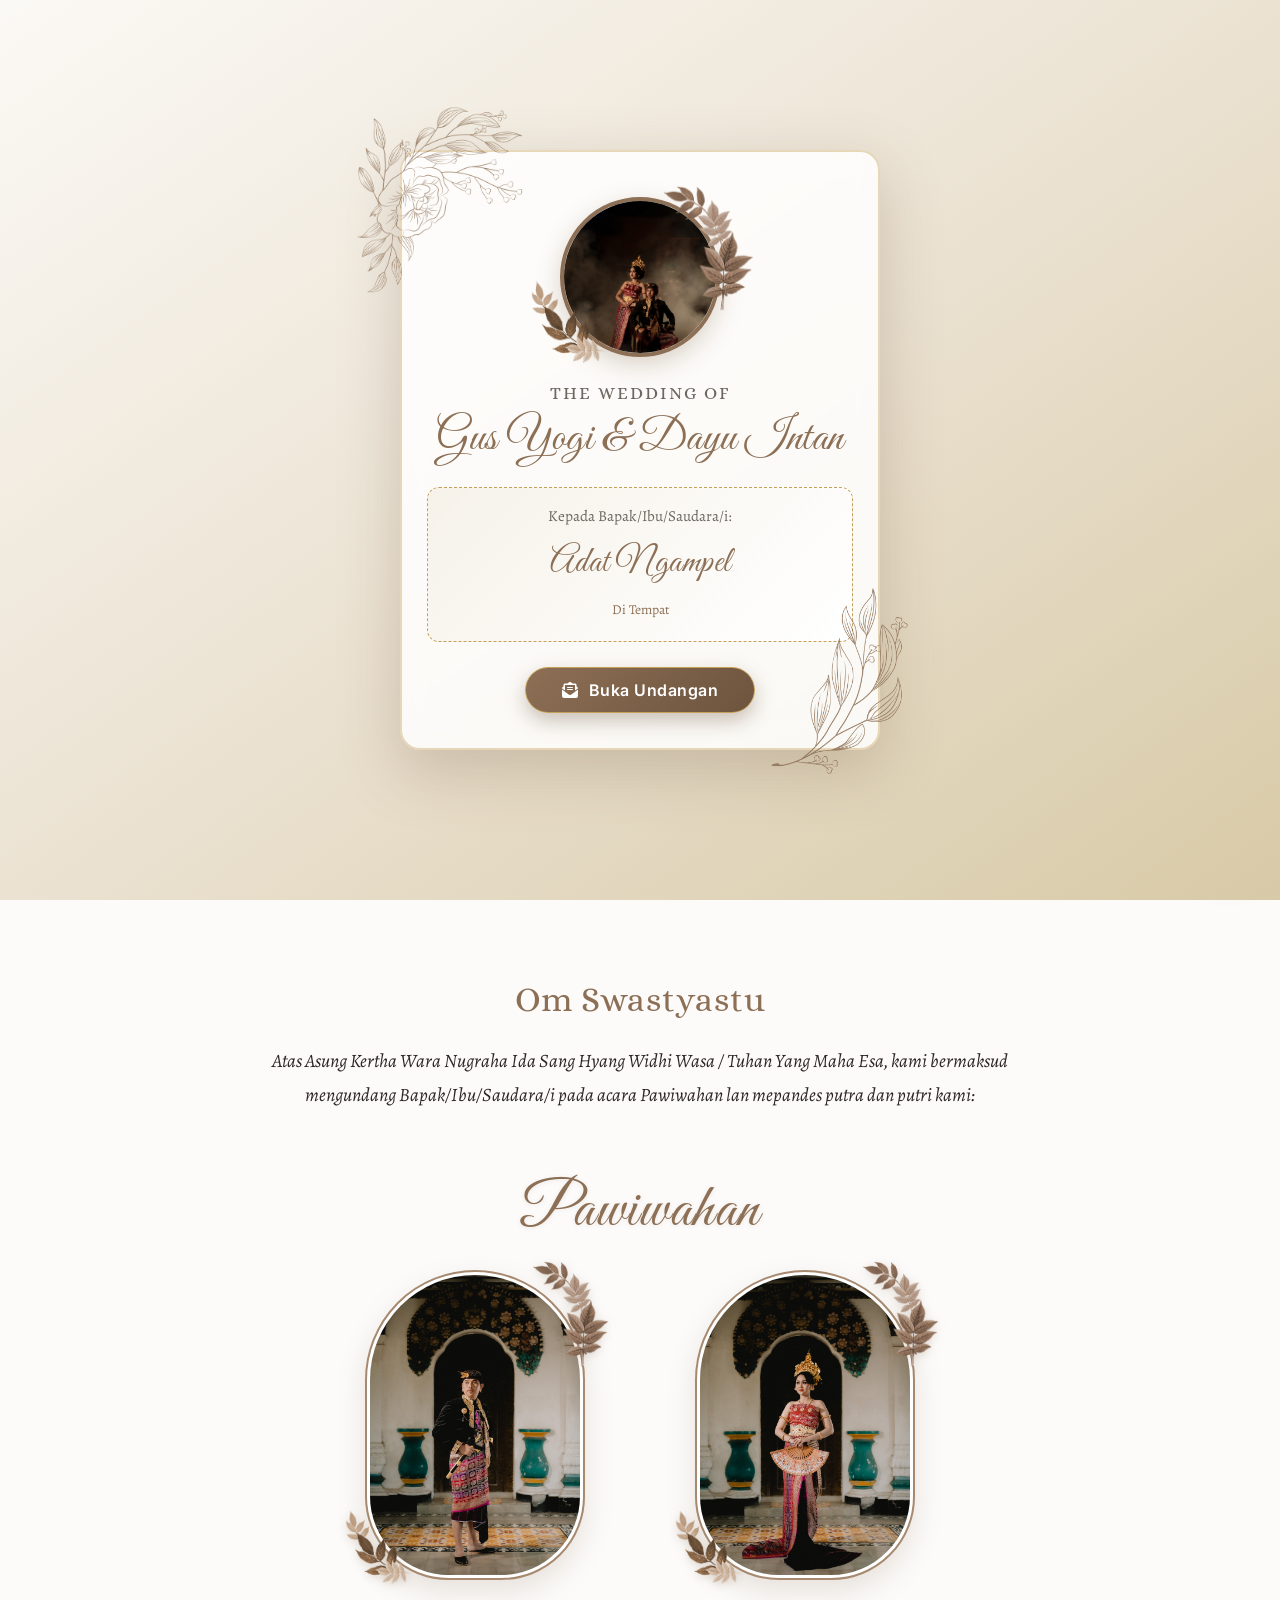
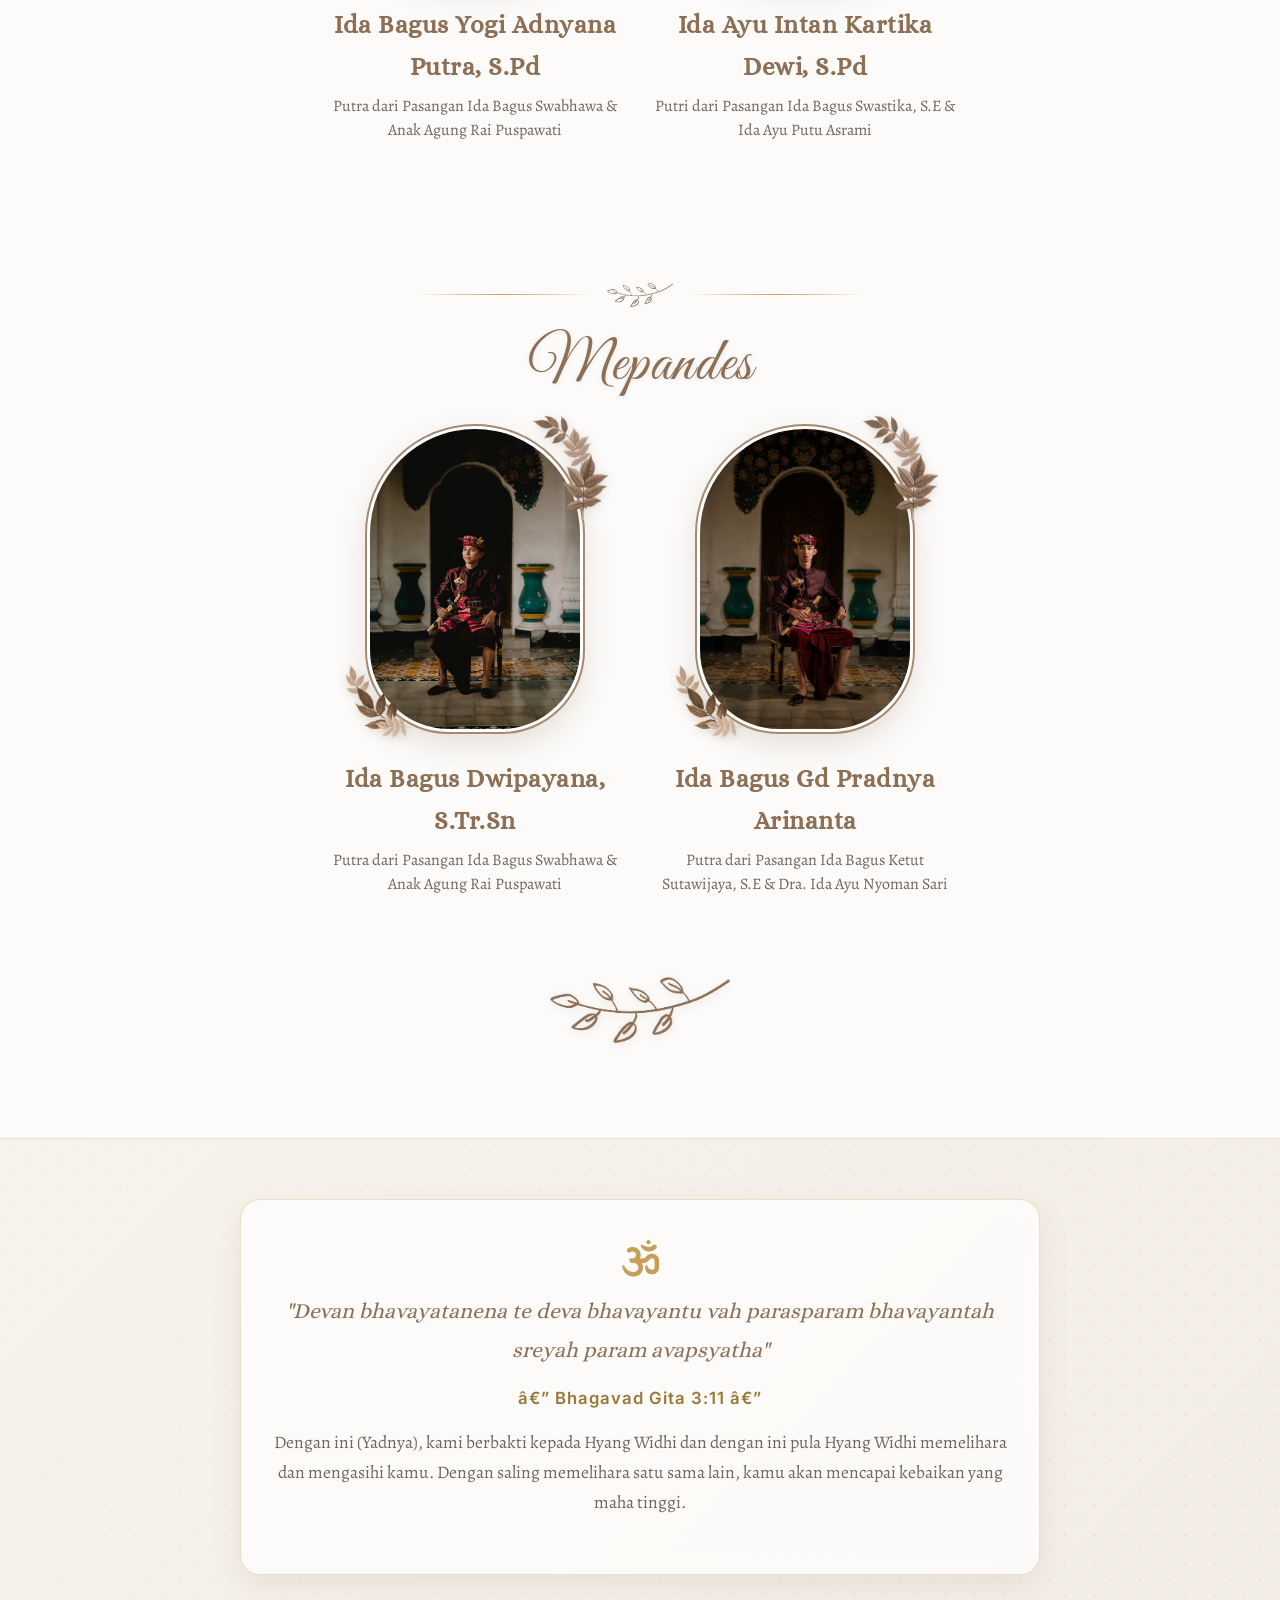
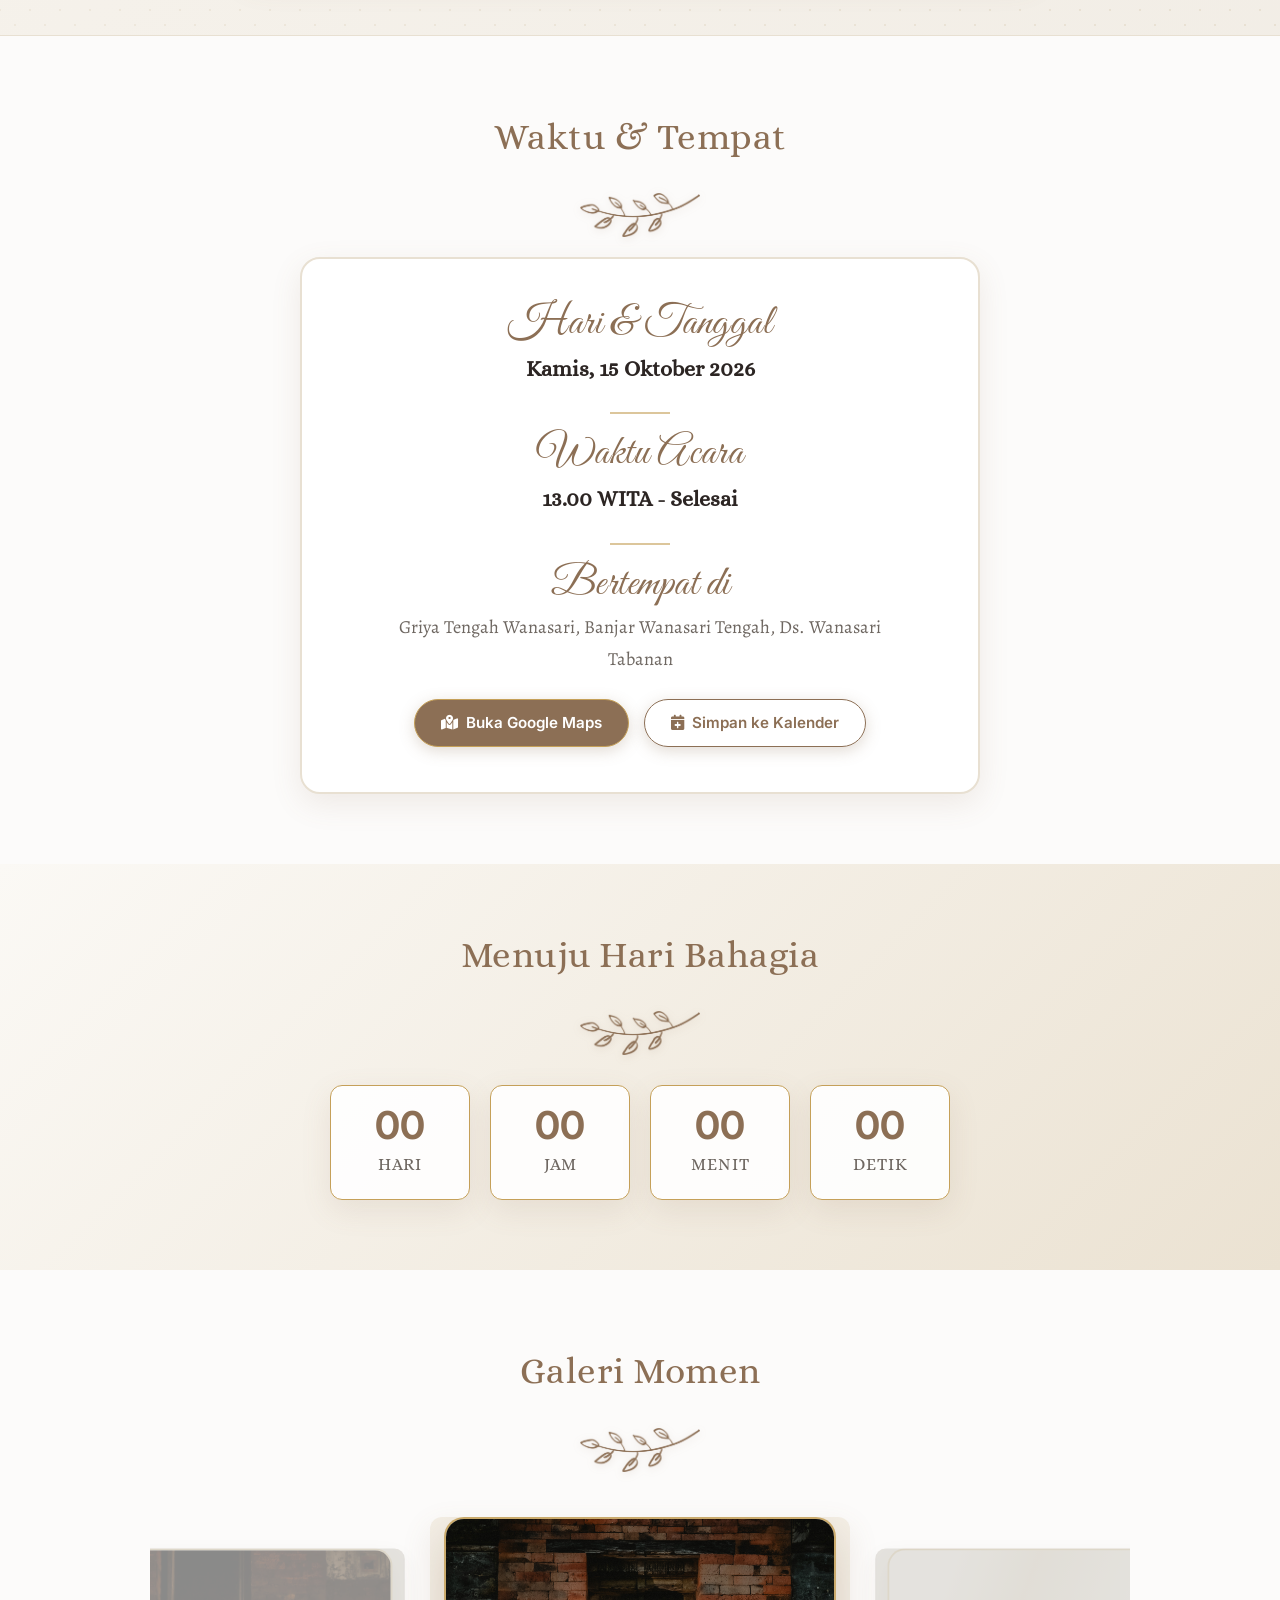
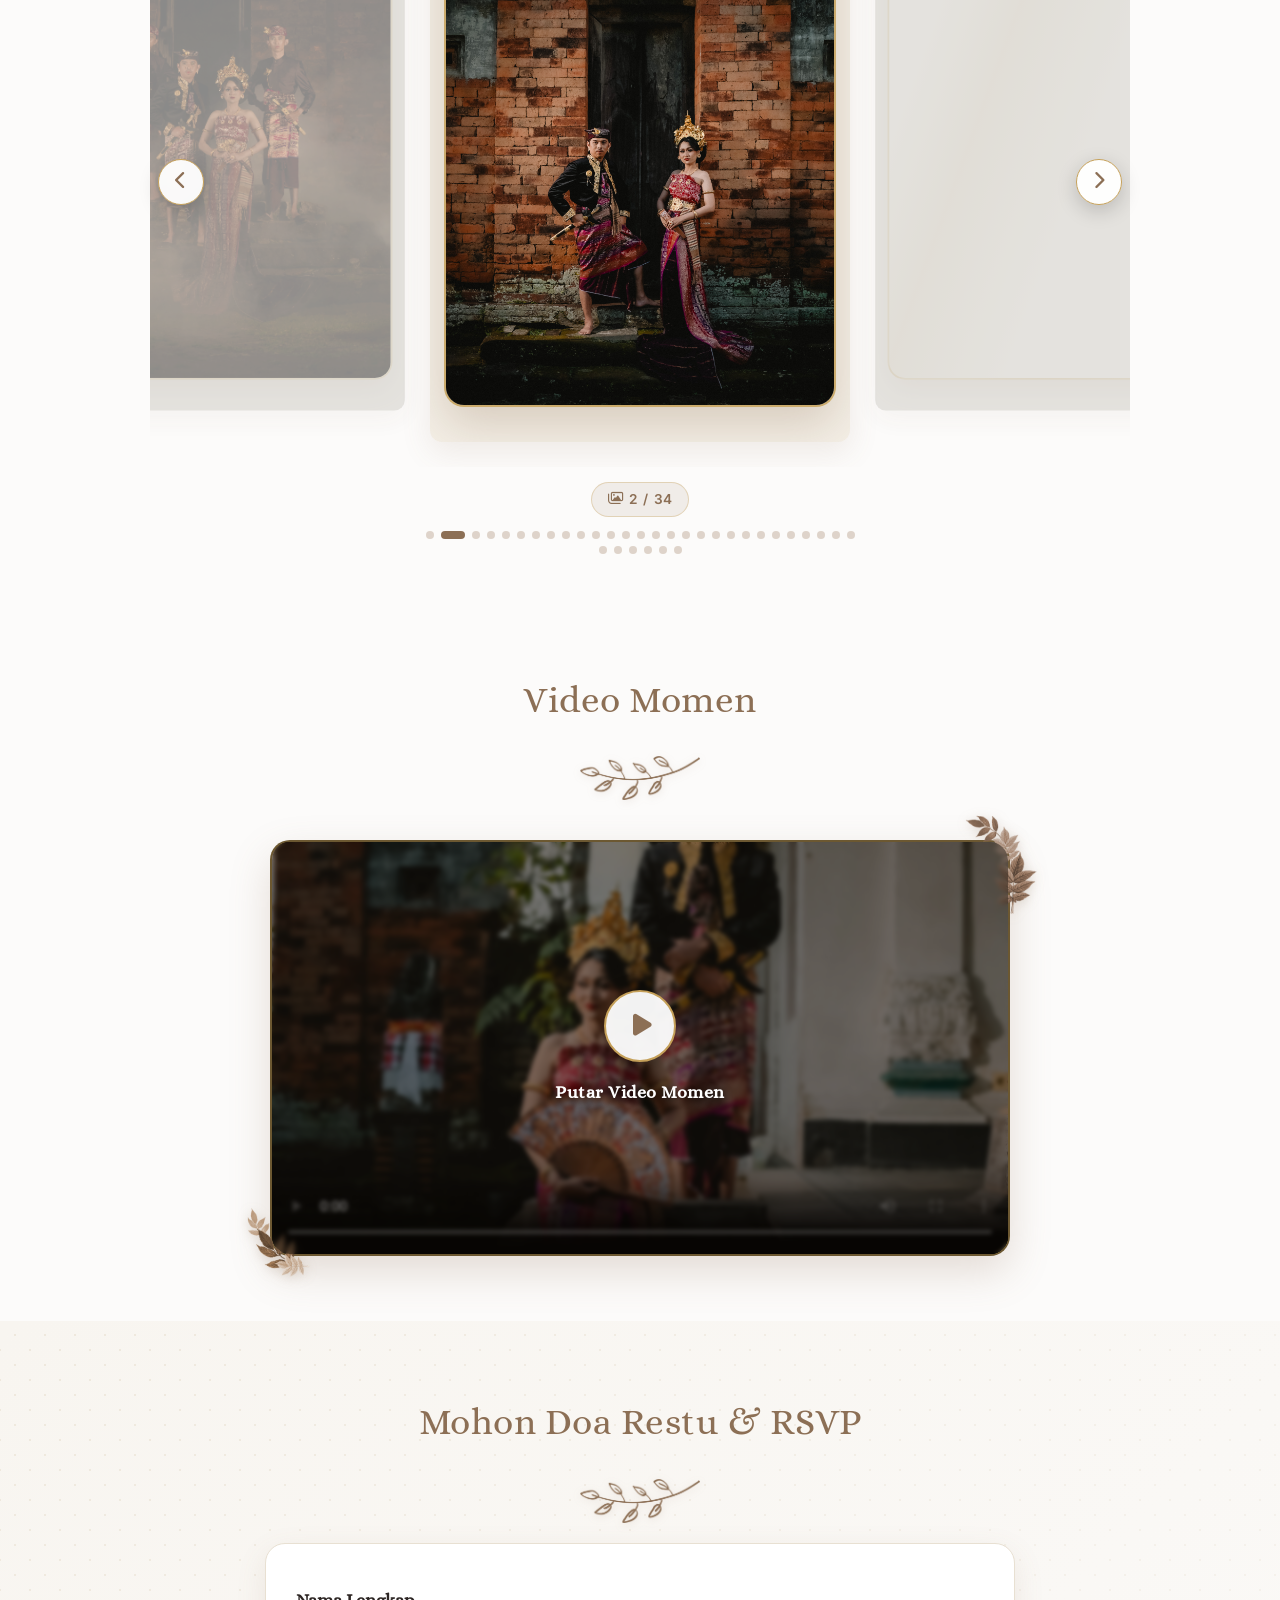
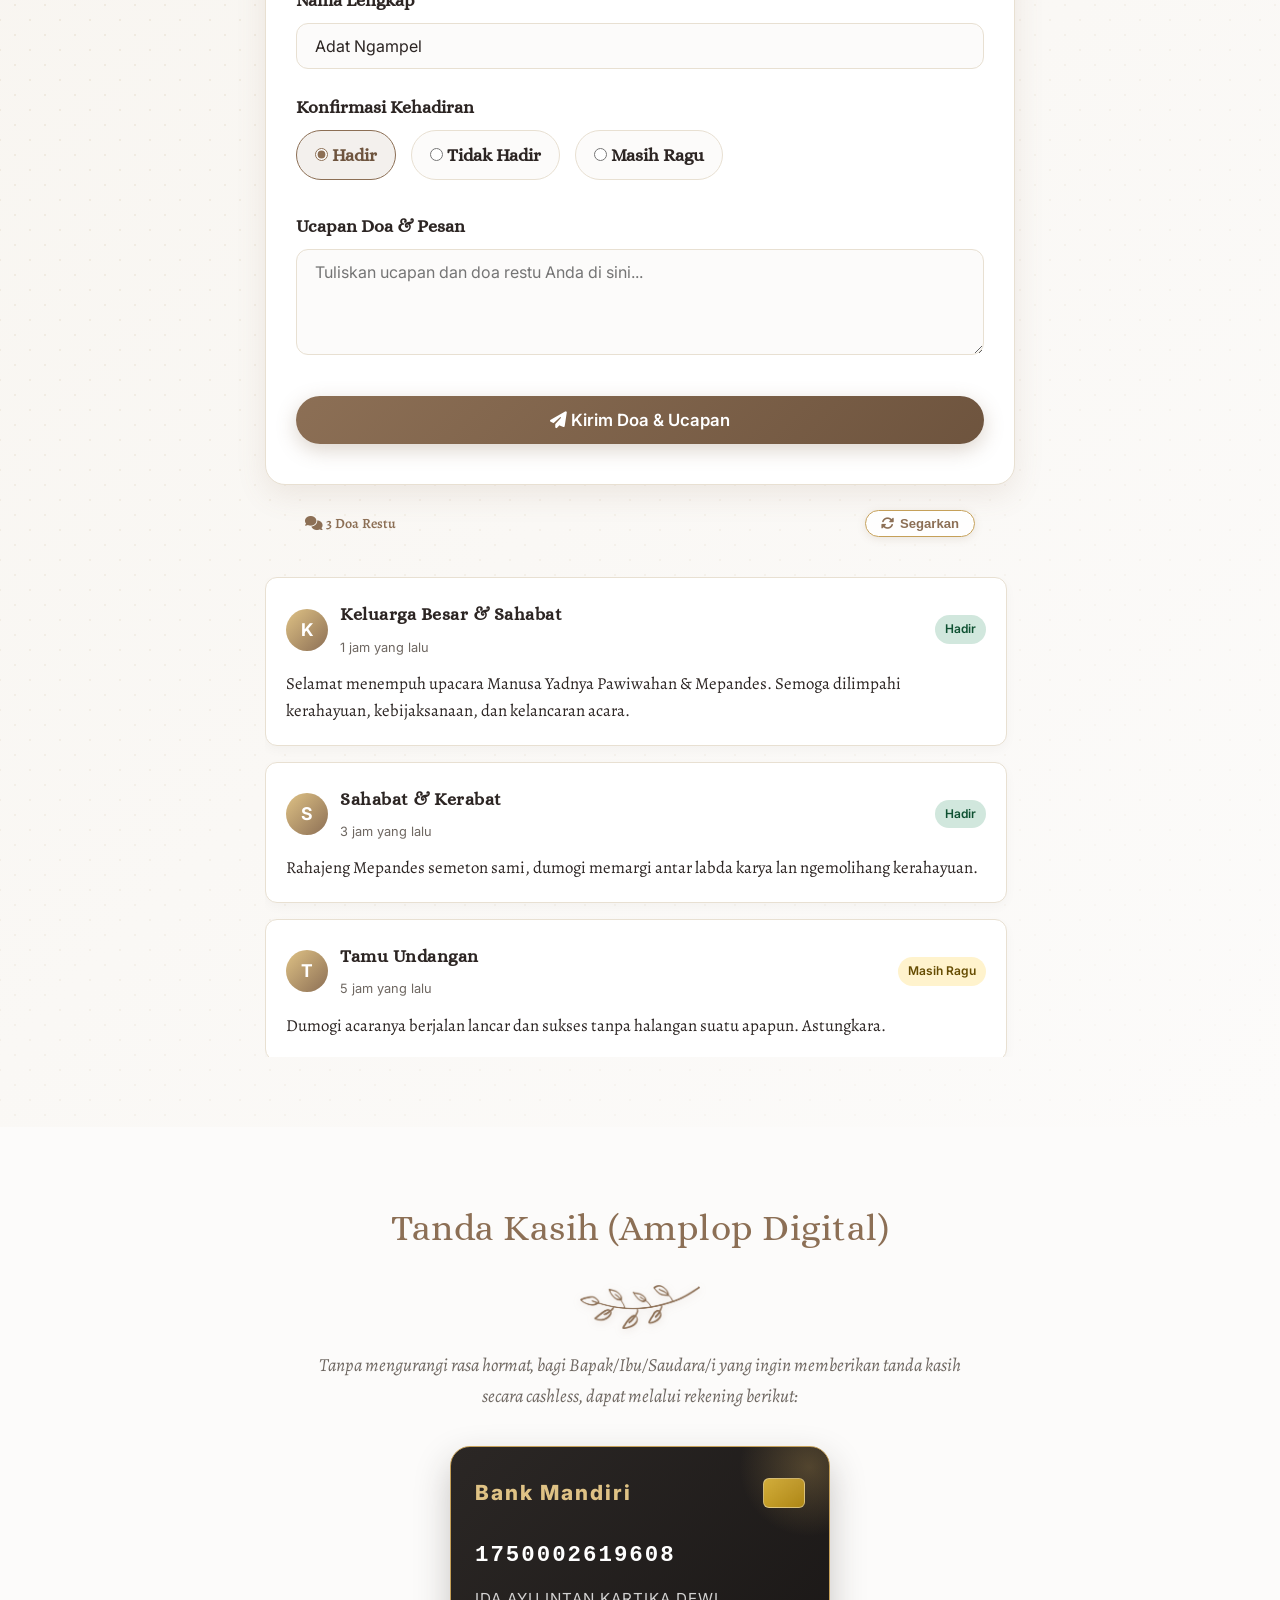
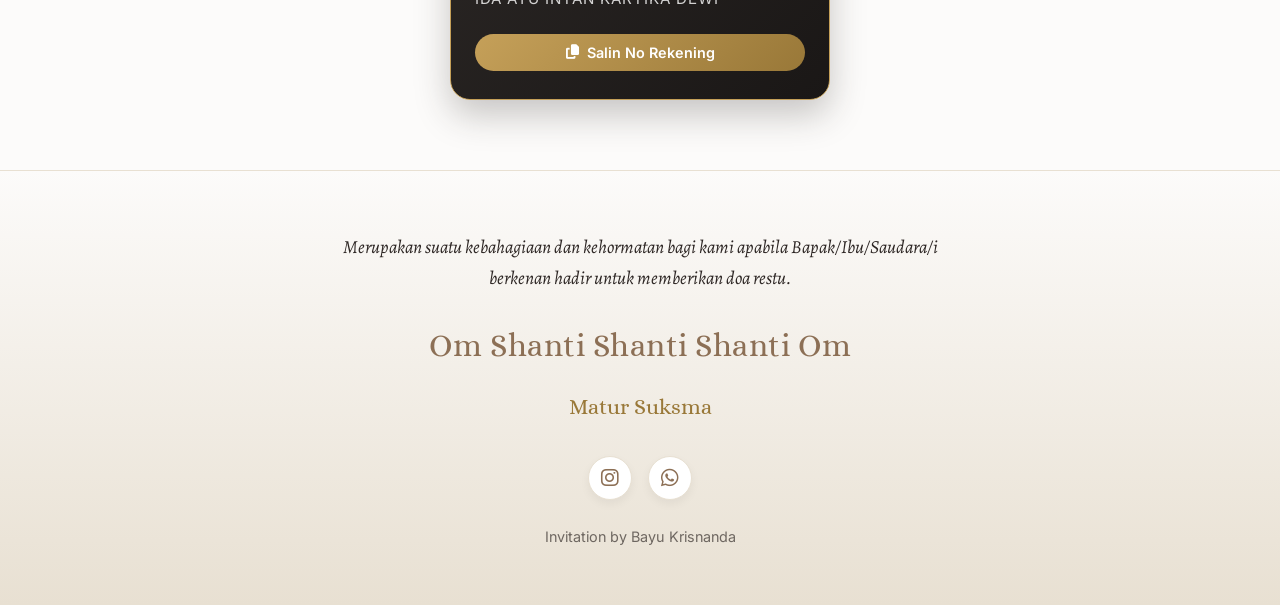
==== adat-ngampel/index.html @ 1fb5b69d "Tambahkan undangan khusus tgl 15 untuk Adat Ngampel dan perbaiki sinkronisasi live ucapan doa" ====
﻿<!DOCTYPE html>
<html lang="id">
<head>
    <base href="../">
    <meta charset="UTF-8">
    <meta name="viewport" content="width=device-width, initial-scale=1.0">
    <title>Undangan Pawiwahan & Mepandes - Adat Ngampel</title>

    <!-- Favicon / Logo Tab & Taskbar -->
    <link rel="icon" type="image/jpeg" href="assets/images/logo-xeint.jpg">
    <link rel="shortcut icon" type="image/jpeg" href="assets/images/logo-xeint.jpg">
    <link rel="apple-touch-icon" href="assets/images/og-image.jpg">

    <!-- Meta OpenGraph untuk WhatsApp, Facebook, Telegram -->
    <meta property="og:site_name" content="Undangan Digital Bali">
    <meta property="og:title" content="Undangan Pawiwahan & Mepandes - Adat Ngampel">
    <meta property="og:description" content="Merupakan suatu kehormatan dan kebahagiaan bagi kami, apabila Bapak/Ibu/Saudara/i berkenan hadir memberikan doa restu.">
    <meta property="og:image" content="assets/images/og-image.jpg">
    <meta property="og:image:secure_url" content="assets/images/og-image.jpg">
    <meta property="og:image:type" content="image/jpeg">
    <meta property="og:image:width" content="1000">
    <meta property="og:image:height" content="1000">
    <meta property="og:image:alt" content="Foto Undangan Pawiwahan & Mepandes Gus Yogi & Dayu Intan">
    <meta property="og:type" content="website">

    <!-- Twitter Card Meta -->
    <meta name="twitter:card" content="summary_large_image">
    <meta name="twitter:title" content="Undangan Pawiwahan & Mepandes - Manusa Yadnya">
    <meta name="twitter:description" content="Merupakan suatu kehormatan dan kebahagiaan bagi kami, apabila Bapak/Ibu/Saudara/i berkenan hadir memberikan doa restu.">
    <meta name="twitter:image" content="assets/images/og-image.jpg">

    <!-- Google Fonts & Font Awesome Icons -->
    <link rel="preconnect" href="https://fonts.googleapis.com">
    <link rel="preconnect" href="https://fonts.gstatic.com" crossorigin>
    <link rel="stylesheet" href="https://cdnjs.cloudflare.com/ajax/libs/font-awesome/6.5.1/css/all.min.css">
    <link rel="stylesheet" href="https://cdnjs.cloudflare.com/ajax/libs/aos/2.3.4/aos.css">

    <!-- Main Stylesheet -->
    <link rel="stylesheet" href="assets/css/style.css">
</head>
<body class="modal-open">

    <!-- ====================================================================
         BACKGROUND AUDIO & FLOATING CONTROLLER
         ==================================================================== -->
    <audio id="bgMusic" preload="auto">
        <source src="assets/audio/undangan digital jikogik.wav" type="audio/wav">
    </audio>
    <div id="floatingAudioBtn" title="Putar / Hentikan Musik">
        <i class="fas fa-volume-mute"></i>
    </div>

    <!-- ====================================================================
         COVER MODAL (SAMPUL PEMBUKA UNDANGAN)
         ==================================================================== -->
    <div id="coverModal">
        <div class="modal-container">
            <!-- Balinese Corner Ornaments -->
            <img src="assets/images/ornaments/modal-img-left.png" alt="Ornamen Kiri" class="modal-ornament-top-left">
            <img src="assets/images/ornaments/modal-img-right.png" alt="Ornamen Kanan" class="modal-ornament-bottom-right">

            <!-- Framed Photo with Floating Leaves -->
            <div class="modal-foto">
                <img src="assets/images/ornaments/daun-2.png" alt="Daun Bali" class="leaf-left">
                <img src="assets/images/photos/edit-7478.JPEG" alt="Foto Utama" class="frame-img">
                <img src="assets/images/ornaments/daun-1.png" alt="Daun Bali" class="leaf-right">
            </div>

            <p class="modal-title-small">The Wedding of</p>
            <h1 class="modal-event-name">Gus Yogi & Dayu Intan</h1>

            <div class="modal-recipient-box">
                <p>Kepada Bapak/Ibu/Saudara/i:</p>
                <h2 class="modal-guest-name" id="modalGuestName">Adat Ngampel</h2>
                <p style="font-size: 0.85rem; color: #8c6f55; margin-top: 4px;">Di Tempat</p>
            </div>

            <button type="button" class="btn-open-invitation" id="btnOpenInvitation">
                <i class="fas fa-envelope-open-text"></i>
                <span>Buka Undangan</span>
            </button>
        </div>
    </div>

    <!-- ====================================================================
         HERO HEADER
         ==================================================================== -->
    <header class="hero-header">
        <div class="hero-content" data-aos="fade-up" data-aos-duration="1000">
            <p class="hero-subtitle-top">Undangan Upacara Manusa Yadnya</p>
            <h1 class="hero-title">Pawiwahan & Mepandes</h1>
            <img src="assets/images/ornaments/ornament-leaf1.png" alt="Ornamen Bali" class="ornament-divider">
            <p class="hero-date" id="heroDate">Kamis, 15 Oktober 2026</p>
        </div>
        <div class="scroll-down-hint" title="Gulir ke bawah">
            <i class="fas fa-chevron-down"></i>
        </div>
    </header>

    <!-- ====================================================================
         SECTION: INTRO & PESERTA METATAH / MEMPELAI
         ==================================================================== -->
    <section class="section-intro" id="intro">
        <div class="container" style="max-width: 1000px; margin: 0 auto; padding: 0 20px;">
            <div data-aos="fade-up">
                <h2 class="greeting-text">Om Swastyastu</h2>
                <p class="intro-desc">
                    Atas Asung Kertha Wara Nugraha Ida Sang Hyang Widhi Wasa / Tuhan Yang Maha Esa, kami bermaksud mengundang Bapak/Ibu/Saudara/i pada acara Pawiwahan lan mepandes putra dan putri kami:
                </p>
            </div>

            <!-- Peserta Cards Container (Dinamis dari config.js) -->
            <div class="peserta-wrapper" id="pesertaContainer">
                <!-- Fallback Static Items jika JS belum berjalan -->
                <div class="peserta-card" data-aos="fade-up" data-aos-delay="100">
                    <div class="peserta-foto-box">
                        <img src="assets/images/ornaments/daun-2.png" alt="Daun" class="leaf-1">
                        <img src="assets/images/photos/avatar-anonymous-male.svg" alt="Nama Peserta 1" class="peserta-img">
                        <img src="assets/images/ornaments/daun-1.png" alt="Daun" class="leaf-2">
                    </div>
                    <h3 class="peserta-name">Ida Bagus Yogi Adnyana Putra, S. Pd</h3>
                    <p class="peserta-info">Putra dari Pasangan Ida Bagus Swabhawa & Anak Agung Rai Puspawati</p>
                </div>
            </div>

            <img src="assets/images/ornaments/ornament-leaf2.png" alt="Ornamen Bali" class="ornament-divider" data-aos="fade-up">
        </div>
    </section>

    <!-- ====================================================================
         SECTION: SLOKA SUCI / BHAGAVAD GITA
         ==================================================================== -->
    <section class="section-sloka">
        <div class="container" style="max-width: 900px; margin: 0 auto; padding: 0 20px;">
            <div class="sloka-box" data-aos="zoom-in" data-aos-duration="1000">
                <i class="fas fa-om fa-2x" style="color: var(--gold); margin-bottom: 15px;"></i>
                <p class="sloka-quote">
                    "Devan bhavayatanena te deva bhavayantu vah parasparam bhavayantah sreyah param avapsyatha"
                </p>
                <h4 class="sloka-source">â€” Bhagavad Gita 3:11 â€”</h4>
                <p class="sloka-arti">
                    Dengan ini (Yadnya), kami berbakti kepada Hyang Widhi dan dengan ini pula Hyang Widhi memelihara dan mengasihi kamu. Dengan saling memelihara satu sama lain, kamu akan mencapai kebaikan yang maha tinggi.
                </p>
            </div>
        </div>
    </section>

    <!-- ====================================================================
         SECTION: WAKTU & TEMPAT ACARA
         ==================================================================== -->
    <section class="section-acara" id="acara">
        <div class="container" style="max-width: 900px; margin: 0 auto; padding: 0 20px;">
            <h2 class="section-title" data-aos="fade-up">Waktu & Tempat</h2>
            <img src="assets/images/ornaments/ornament-leaf2.png" alt="Ornamen Bali" class="ornament-divider small" data-aos="fade-up">

            <div class="acara-card" data-aos="fade-up" data-aos-delay="200">
                <div class="acara-item">
                    <h3 class="acara-item-title">Hari & Tanggal</h3>
                    <p class="acara-item-detail" id="acaraTanggal">Kamis, 15 Oktober 2026</p>
                </div>

                <div class="acara-divider"></div>

                <div class="acara-item">
                    <h3 class="acara-item-title">Waktu Acara</h3>
                    <p class="acara-item-detail" id="acaraWaktu">13.00 WITA - Selesai</p>
                </div>

                <div class="acara-divider"></div>

                <div class="acara-item">
                    <h3 class="acara-item-title">Bertempat di</h3>
                    <p class="acara-alamat" id="acaraTempat">Griya Tengah Wanasari, Banjar Wanasari Tengah, Ds. Wanasari Tabanan</p>
                </div>

                <div class="acara-btn-group">
                    <a href="https://maps.app.goo.gl/uCp737N8D53aaCRa6" id="btnGoogleMaps" target="_blank" rel="noopener noreferrer" class="btn-custom">
                        <i class="fas fa-map-marked-alt"></i>
                        <span>Buka Google Maps</span>
                    </a>
                    <a href="#" id="btnAddToCalendar" target="_blank" rel="noopener noreferrer" class="btn-custom btn-outline">
                        <i class="fas fa-calendar-plus"></i>
                        <span>Simpan ke Kalender</span>
                    </a>
                </div>
            </div>
        </div>
    </section>

    <!-- ====================================================================
         SECTION: COUNTDOWN TIMER
         ==================================================================== -->
    <section class="section-countdown">
        <div class="container" style="max-width: 800px; margin: 0 auto; padding: 0 20px;">
            <h2 class="section-title" data-aos="fade-up">Menuju Hari Bahagia</h2>
            <img src="assets/images/ornaments/ornament-leaf2.png" alt="Ornamen Bali" class="ornament-divider small" data-aos="fade-up">

            <div class="countdown-container" data-aos="zoom-in" data-aos-delay="200">
                <div class="countdown-card">
                    <div class="countdown-number" id="cdDays">00</div>
                    <div class="countdown-label">Hari</div>
                </div>
                <div class="countdown-card">
                    <div class="countdown-number" id="cdHours">00</div>
                    <div class="countdown-label">Jam</div>
                </div>
                <div class="countdown-card">
                    <div class="countdown-number" id="cdMinutes">00</div>
                    <div class="countdown-label">Menit</div>
                </div>
                <div class="countdown-card">
                    <div class="countdown-number" id="cdSeconds">00</div>
                    <div class="countdown-label">Detik</div>
                </div>
            </div>
        </div>
    </section>

    <!-- ====================================================================
         SECTION: PHOTO GALLERY SLIDER (PEEK / CENTERED CAROUSEL)
         ==================================================================== -->
    <section class="section-gallery" id="gallery">
        <div class="container gallery-container" style="max-width: 1000px; margin: 0 auto; padding: 0 10px;">
            <h2 class="section-title" data-aos="fade-up">Galeri Momen</h2>
            <img src="assets/images/ornaments/ornament-leaf2.png" alt="Ornamen Bali" class="ornament-divider small" data-aos="fade-up">

            <div class="gallery-slider-wrapper" data-aos="zoom-in" data-aos-delay="150">
                <!-- Navigation Prev/Next Arrows -->
                <button class="slider-btn slider-btn-prev" id="galleryPrevBtn" aria-label="Foto Sebelumnya">
                    <i class="fas fa-chevron-left"></i>
                </button>
                <button class="slider-btn slider-btn-next" id="galleryNextBtn" aria-label="Foto Selanjutnya">
                    <i class="fas fa-chevron-right"></i>
                </button>

                <!-- Slider Viewport & Track -->
                <div class="gallery-slider-viewport" id="galleryViewport">
                    <div class="gallery-slider-track" id="galleryTrack">
                        <!-- Slide items will be rendered dynamically by JavaScript from config.galeri -->
                    </div>
                </div>
            </div>

            <!-- Controls: Counter & Dots (di luar foto agar foto bersih) -->
            <div class="gallery-controls-bottom" data-aos="fade-up" data-aos-delay="200">
                <div class="slider-counter-badge">
                    <i class="far fa-images"></i> <span id="galleryCurrentIndex">1</span> / <span id="galleryTotalCount">15</span>
                </div>
                <!-- Dots Pagination Navigation -->
                <div class="gallery-dots-container" id="galleryDots">
                    <!-- Dynamic dots rendered by JS -->
                </div>
            </div>
        </div>
    </section>

    <!-- Lightbox Modal for Gallery -->
    <div class="lightbox-modal" id="lightboxModal">
        <button class="lightbox-close" id="lightboxClose">&times;</button>
        <button class="lightbox-nav lightbox-prev" id="lightboxPrev"><i class="fas fa-chevron-left"></i></button>
        <div class="lightbox-img-wrapper">
            <img src="" alt="Popup Preview" id="lightboxImg">
        </div>
        <button class="lightbox-nav lightbox-next" id="lightboxNext"><i class="fas fa-chevron-right"></i></button>
    </div>

    <!-- ====================================================================
         SECTION: VIDEO MOMEN / CINEMATIC
         ==================================================================== -->
    <section class="section-video" id="video">
        <div class="container" style="max-width: 900px; margin: 0 auto; padding: 0 20px;">
            <h2 class="section-title" data-aos="fade-up">Video Momen</h2>
            <img src="assets/images/ornaments/ornament-leaf2.png" alt="Ornamen Bali" class="ornament-divider small" data-aos="fade-up">

            <div class="video-container-box" data-aos="zoom-in" data-aos-delay="150">
                <!-- Floating Leaves -->
                <img src="assets/images/ornaments/daun-1.png" alt="Daun Bali" class="video-leaf-top-right">
                <img src="assets/images/ornaments/daun-2.png" alt="Daun Bali" class="video-leaf-bottom-left">

                <div class="video-wrapper" id="videoWrapper">
                    <video id="momenVideo" class="video-player" controls preload="metadata" poster="assets/images/photos/NAS_7364.JPEG" playsinline>
                        <source src="assets/videos/Video Prewed.mp4" type="video/mp4">
                        Browser Anda tidak mendukung pemutar video.
                    </video>
                    <div class="video-play-overlay" id="videoPlayOverlay">
                        <button type="button" class="btn-video-play" id="btnVideoPlay" aria-label="Putar Video">
                            <i class="fas fa-play"></i>
                        </button>
                        <span class="video-play-label">Putar Video Momen</span>
                    </div>
                </div>
            </div>
        </div>
    </section>

    <!-- ====================================================================
         SECTION: RSVP & BUKU UCAPAN (WISHES WALL)
         ==================================================================== -->
    <section class="section-rsvp" id="rsvp">
        <div class="container" style="max-width: 900px; margin: 0 auto; padding: 0 20px;">
            <h2 class="section-title" data-aos="fade-up">Mohon Doa Restu & RSVP</h2>
            <img src="assets/images/ornaments/ornament-leaf2.png" alt="Ornamen Bali" class="ornament-divider small" data-aos="fade-up">

            <div class="rsvp-box" data-aos="fade-up" data-aos-delay="200">
                <div class="rsvp-alert success" id="rsvpAlertSuccess">
                    <i class="fas fa-check-circle"></i> Terima kasih atas doa restu dan konfirmasi kehadiran Anda!
                </div>

                <form id="rsvpForm">
                    <div class="rsvp-form-group">
                        <label for="rsvpNama">Nama Lengkap</label>
                        <input type="text" id="rsvpNama" class="rsvp-input" placeholder="Masukkan nama Anda" required>
                    </div>

                    <div class="rsvp-form-group">
                        <label>Konfirmasi Kehadiran</label>
                        <div class="radio-group">
                            <label class="radio-label">
                                <input type="radio" name="kehadiran" value="Hadir" checked> Hadir
                            </label>
                            <label class="radio-label">
                                <input type="radio" name="kehadiran" value="Tidak Hadir"> Tidak Hadir
                            </label>
                            <label class="radio-label">
                                <input type="radio" name="kehadiran" value="Masih Ragu"> Masih Ragu
                            </label>
                        </div>
                    </div>

                    <div class="rsvp-form-group">
                        <label for="rsvpPesan">Ucapan Doa & Pesan</label>
                        <textarea id="rsvpPesan" rows="4" class="rsvp-textarea" placeholder="Tuliskan ucapan dan doa restu Anda di sini..." required></textarea>
                    </div>

                    <button type="submit" class="btn-rsvp-submit">
                        <i class="fas fa-paper-plane"></i> Kirim Doa & Ucapan
                    </button>
                </form>
            </div>

            <!-- Wishes Header & Refresh Bar -->
            <div class="wishes-controls-bar" data-aos="fade-up" data-aos-delay="250" style="display: flex; justify-content: space-between; align-items: center; max-width: 680px; margin: 25px auto 12px; padding: 0 5px;">
                <span class="wishes-count-badge" id="wishesCountBadge" style="font-size: 0.88rem; color: var(--primary-color); font-weight: 600;">
                    <i class="fas fa-comments"></i> <span id="wishesCountText">Memuat doa restu...</span>
                </span>
                <button type="button" class="btn-refresh-wishes" id="btnRefreshWishes" title="Segarkan Ucapan Terbaru" style="background: rgba(255,255,255,0.9); border: 1.5px solid var(--gold); border-radius: 20px; padding: 5px 15px; font-size: 0.82rem; color: var(--primary-color); font-weight: 600; cursor: pointer; display: inline-flex; align-items: center; gap: 6px; box-shadow: 0 2px 8px rgba(140,111,85,0.15); transition: all 0.25s;">
                    <i class="fas fa-sync-alt" id="refreshIcon"></i> <span>Segarkan</span>
                </button>
            </div>

            <!-- List of Wishes -->
            <div class="wishes-list-container" id="wishesList" data-aos="fade-up" data-aos-delay="300">
                <!-- Populated dynamically via main.js -->
            </div>
        </div>
    </section>

    <!-- ====================================================================
         SECTION: AMPLOP DIGITAL (TANDA KASIH)
         ==================================================================== -->
    <section class="section-amplop" id="amplop">
        <div class="container" style="max-width: 900px; margin: 0 auto; padding: 0 20px;">
            <h2 class="section-title" data-aos="fade-up">Tanda Kasih (Amplop Digital)</h2>
            <img src="assets/images/ornaments/ornament-leaf2.png" alt="Ornamen Bali" class="ornament-divider small" data-aos="fade-up">
            <p style="max-width: 650px; margin: 0 auto 20px; font-style: italic; color: var(--text-muted);" data-aos="fade-up">
                Tanpa mengurangi rasa hormat, bagi Bapak/Ibu/Saudara/i yang ingin memberikan tanda kasih secara cashless, dapat melalui rekening berikut:
            </p>

            <div class="amplop-grid" id="rekeningContainer">
                <!-- Populated dynamically from config.js -->
                <div class="atm-card" data-aos="fade-up">
                    <div class="atm-header">
                        <span class="atm-bank-name">Bank Mandiri</span>
                        <div class="atm-chip"></div>
                    </div>
                    <div class="atm-number" id="rek1">1750002619608</div>
                    <div class="atm-holder">IDA AYU INTAN KARTIKA DEWI</div>
                    <button class="btn-salin-rek" onclick="copyRekening('rek1', this)">
                        <i class="fas fa-copy"></i> <span>Salin No Rekening</span>
                    </button>
                </div>
            </div>
        </div>
    </section>

    <!-- ====================================================================
         FOOTER & PENUTUP
         ==================================================================== -->
    <footer class="main-footer" data-aos="fade-up">
        <div class="container" style="max-width: 800px; margin: 0 auto;">
            <p style="font-style: italic; max-width: 600px; margin: 0 auto 25px;">
                Merupakan suatu kebahagiaan dan kehormatan bagi kami apabila Bapak/Ibu/Saudara/i berkenan hadir untuk memberikan doa restu.
            </p>
            <h3 class="footer-penutup">Om Shanti Shanti Shanti Om</h3>
            <p style="font-family: var(--font-heading); font-size: 1.4rem; color: var(--gold-dark); margin-bottom: 20px;">Matur Suksma</p>

            <div class="footer-socials">
                <a href="https://instagram.com/bayukrsnda._" target="_blank" rel="noopener noreferrer" class="social-icon-btn" title="Instagram">
                    <i class="fab fa-instagram"></i>
                </a>
                <a href="https://wa.me/+6285792165758" target="_blank" rel="noopener noreferrer" class="social-icon-btn" title="WhatsApp">
                    <i class="fab fa-whatsapp"></i>
                </a>
            </div>

            <p class="footer-copy"> Invitation by Bayu Krisnanda</p>
        </div>
    </footer>

    <!-- Scripts -->
    <script>
        window.DEFAULT_GUEST_NAME = 'Adat Ngampel';
        window.IS_TGL_15 = true;
    </script>
    <script src="config.js"></script>
    <script src="https://cdnjs.cloudflare.com/ajax/libs/aos/2.3.4/aos.js"></script>
    <script src="assets/js/main.js"></script>
</body>
</html>
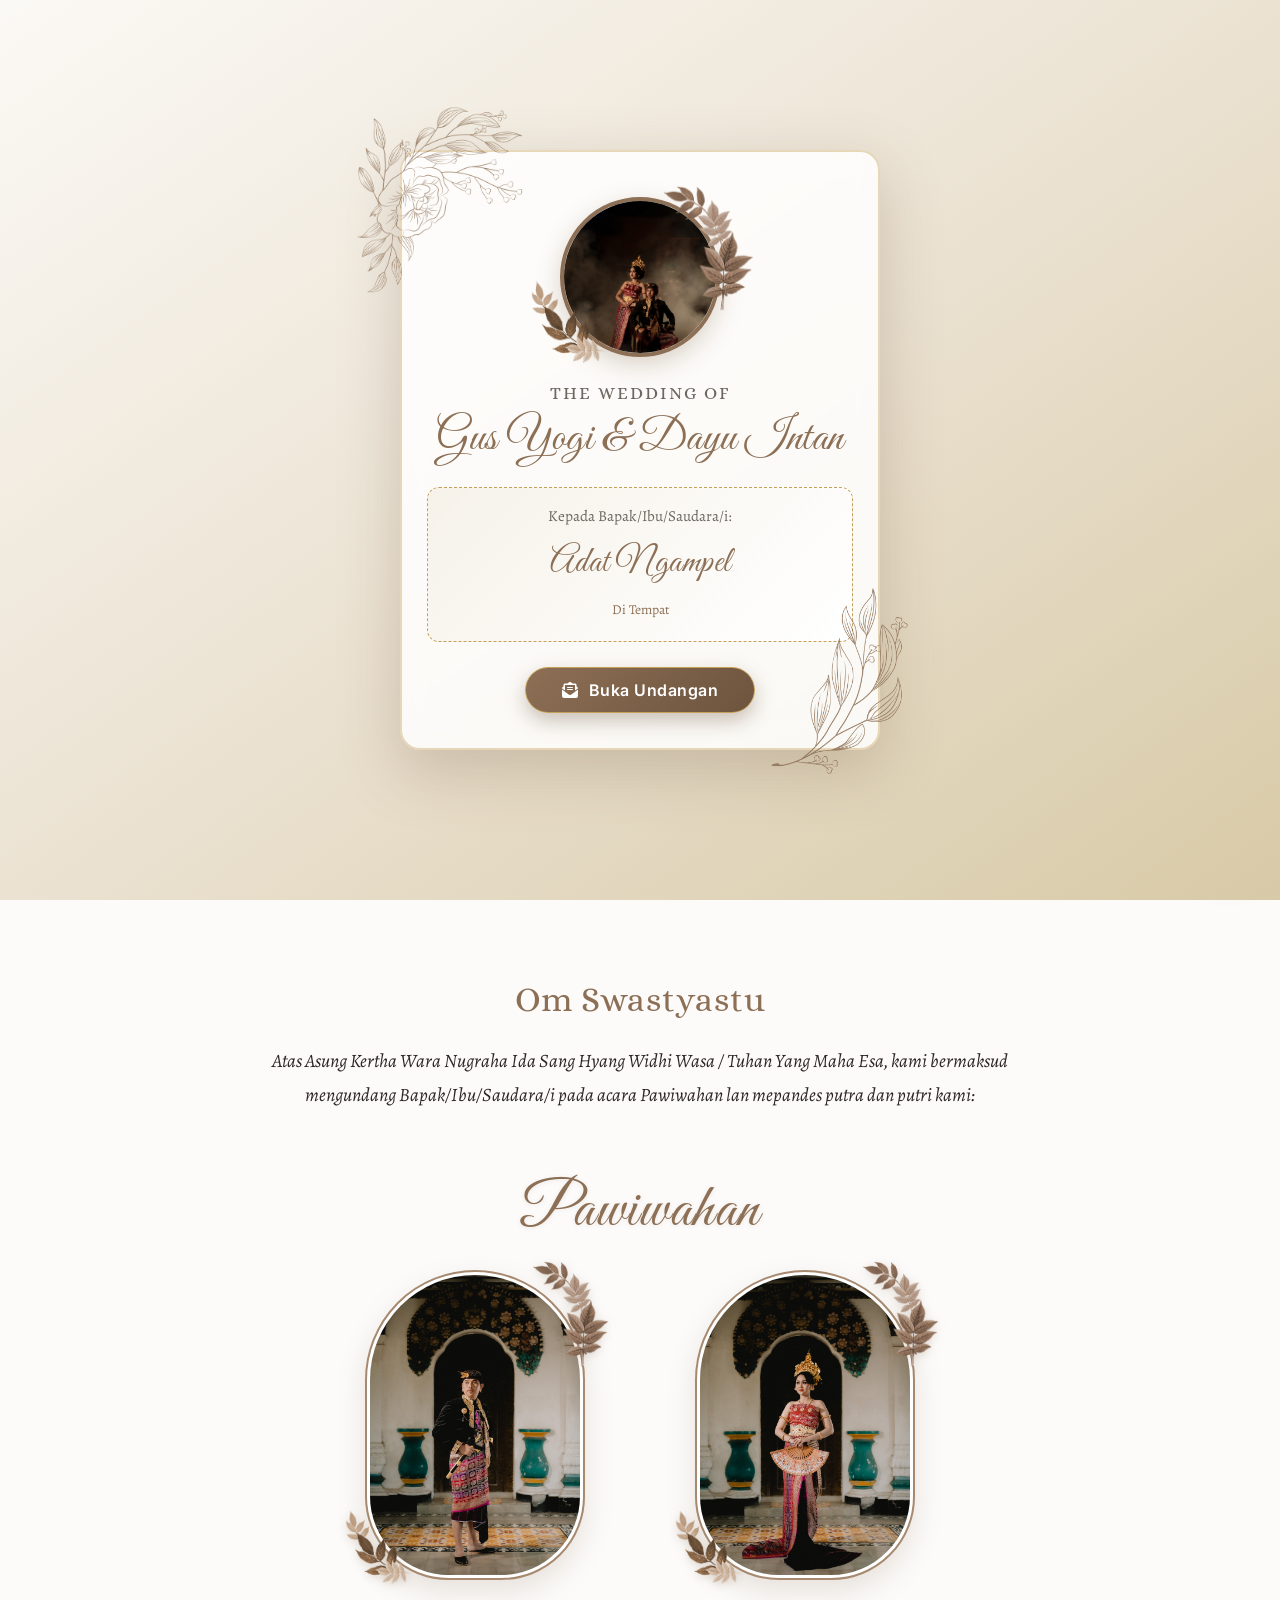
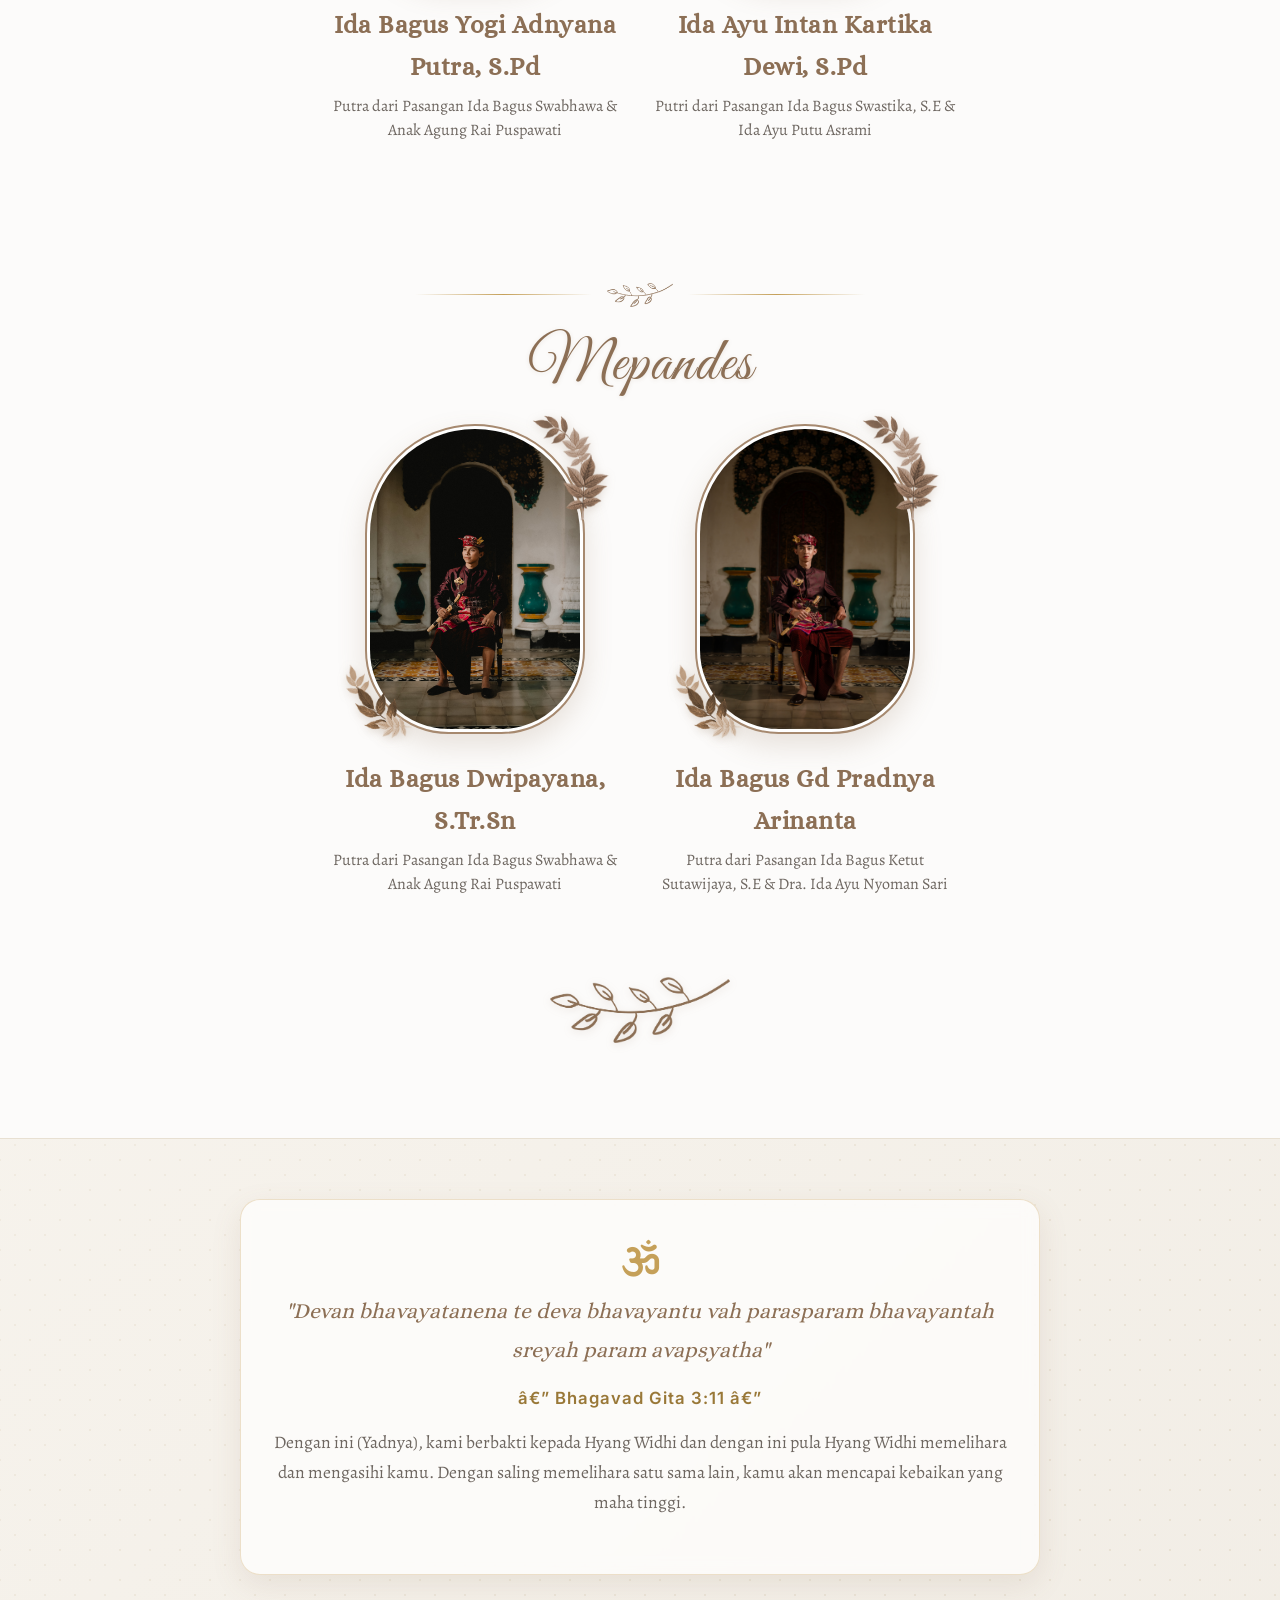
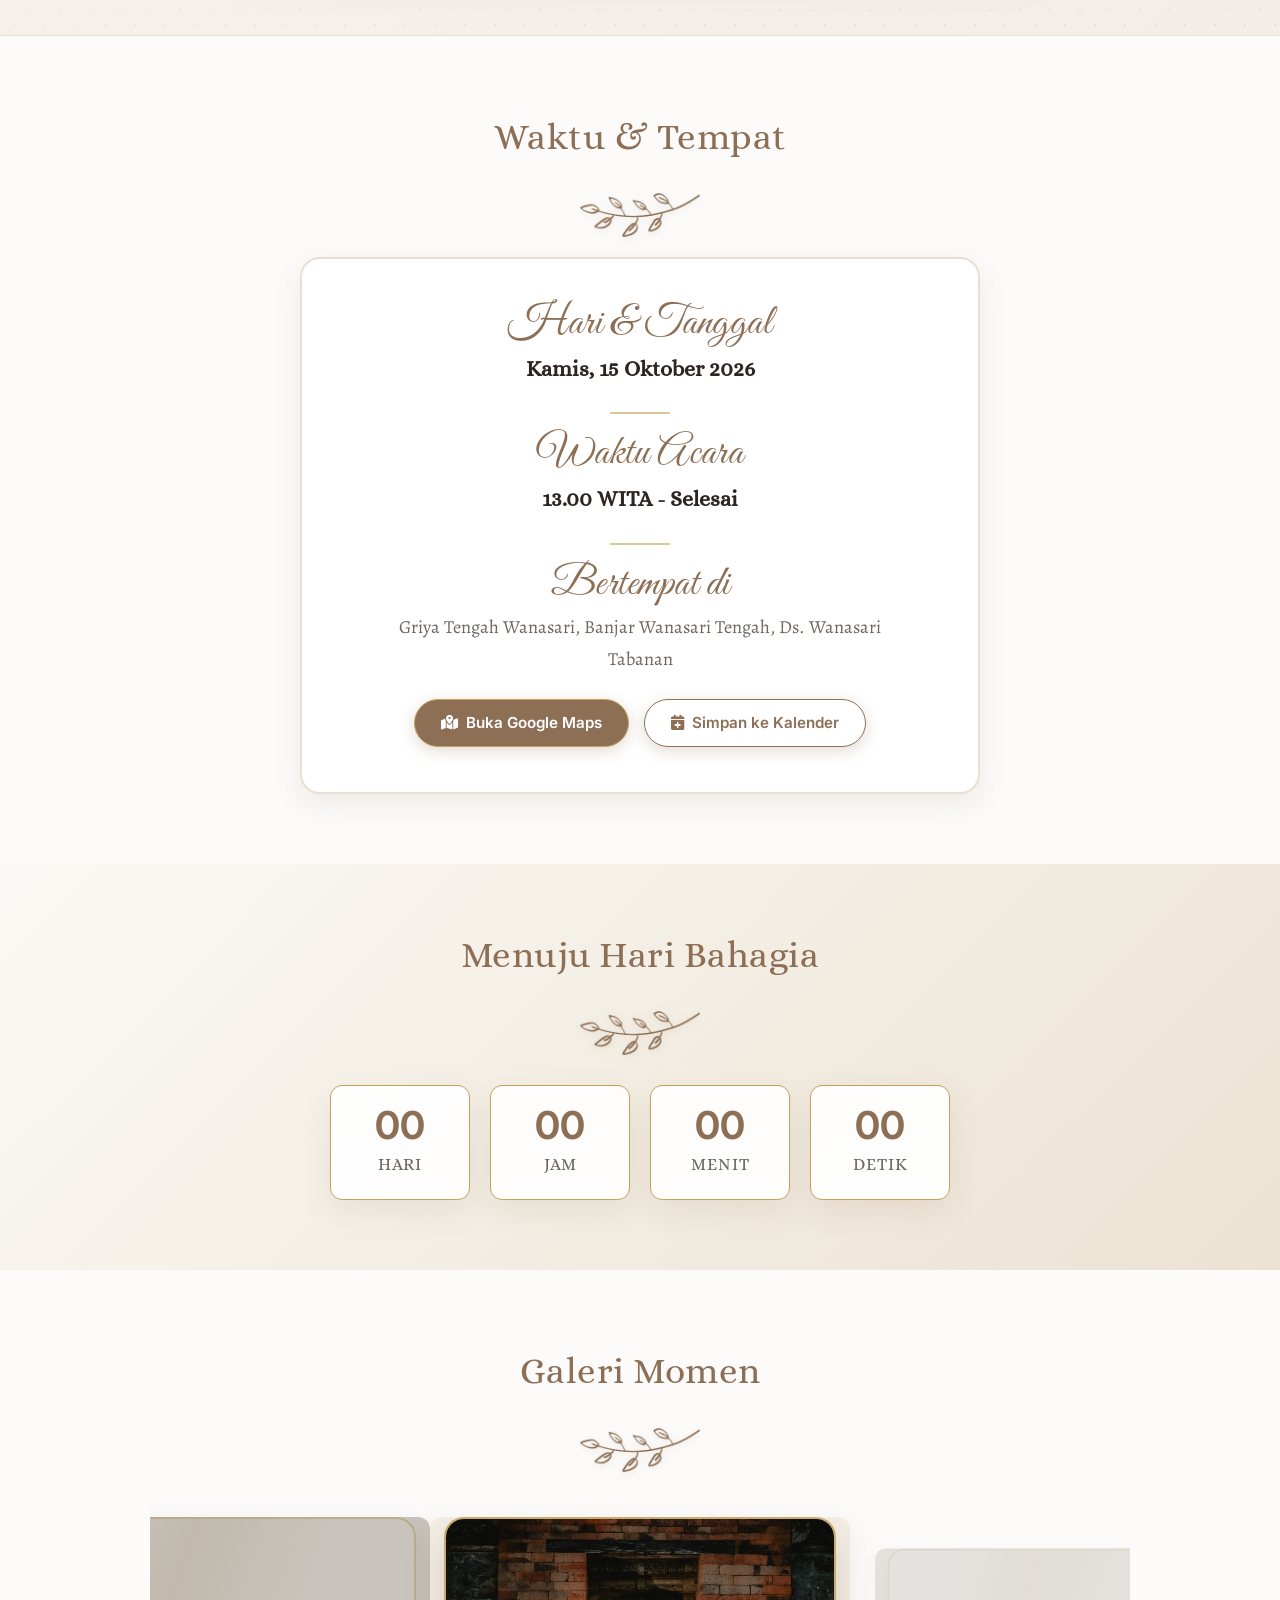
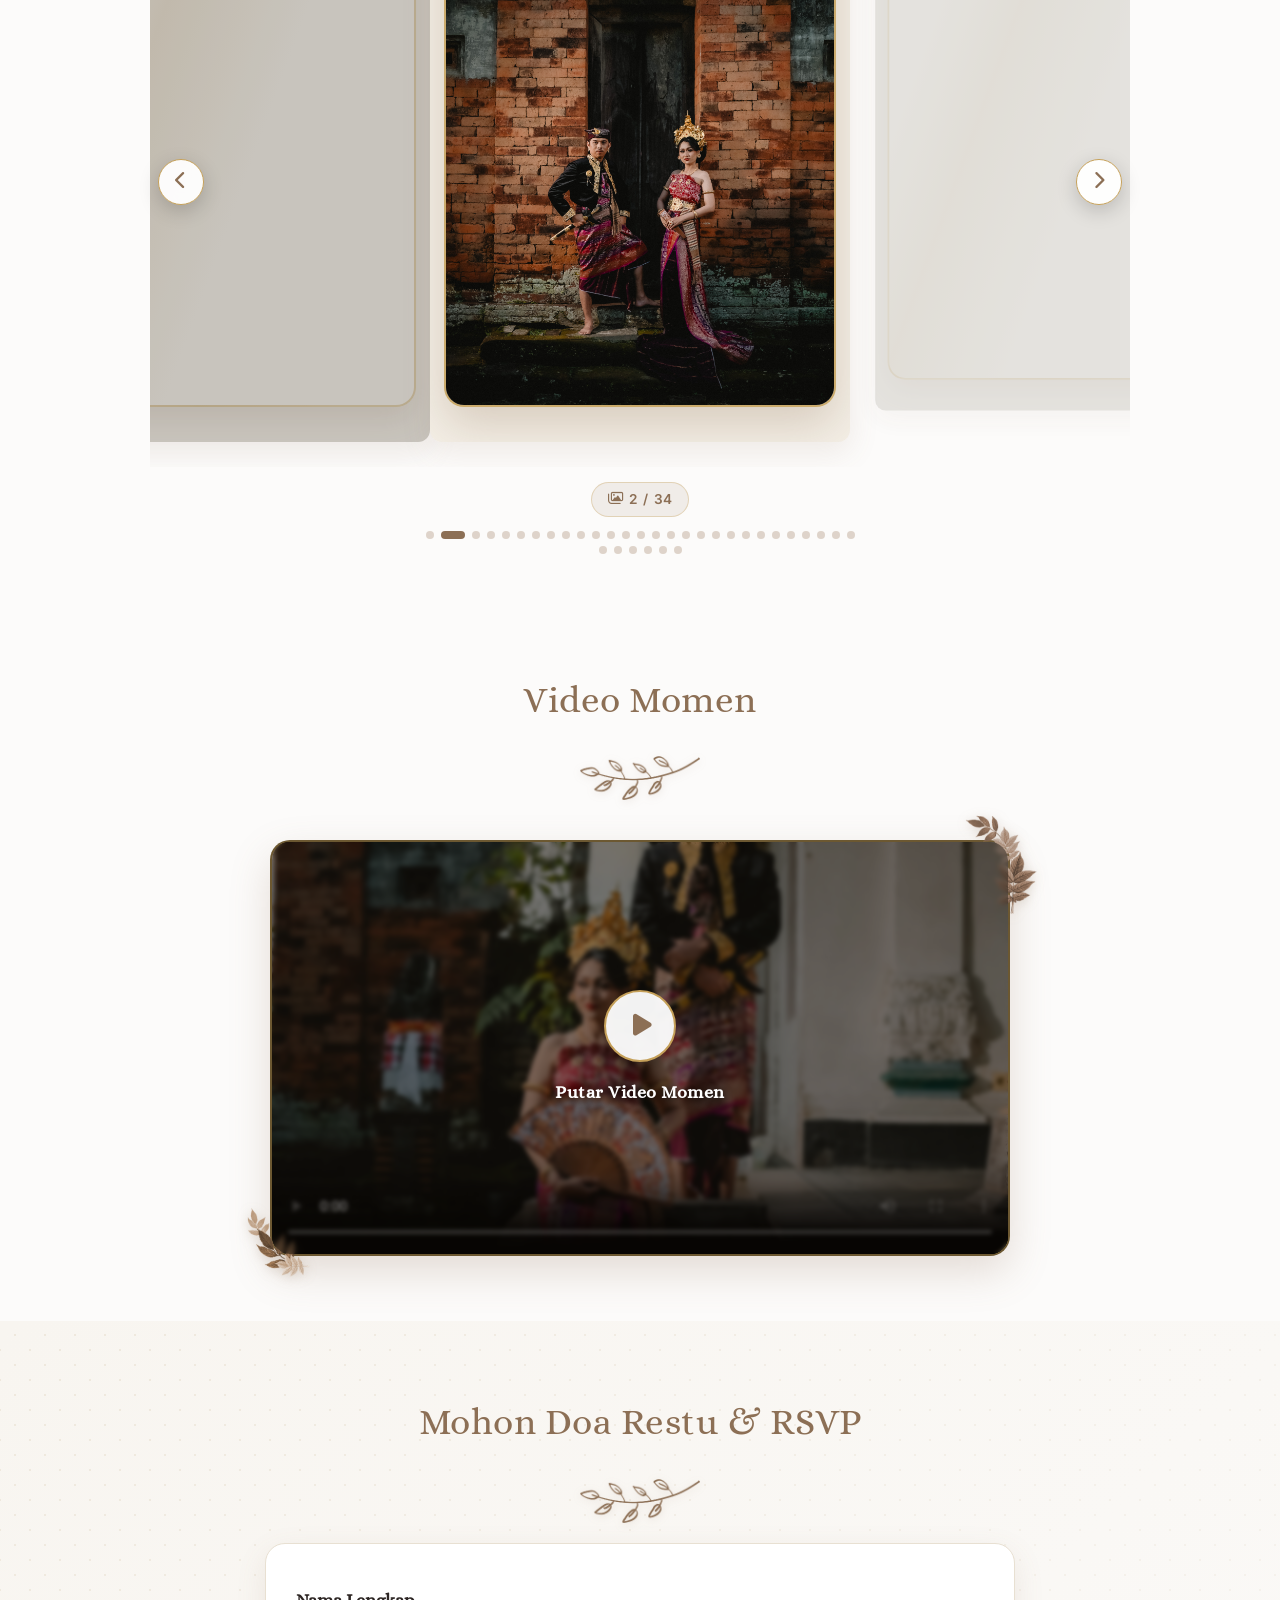
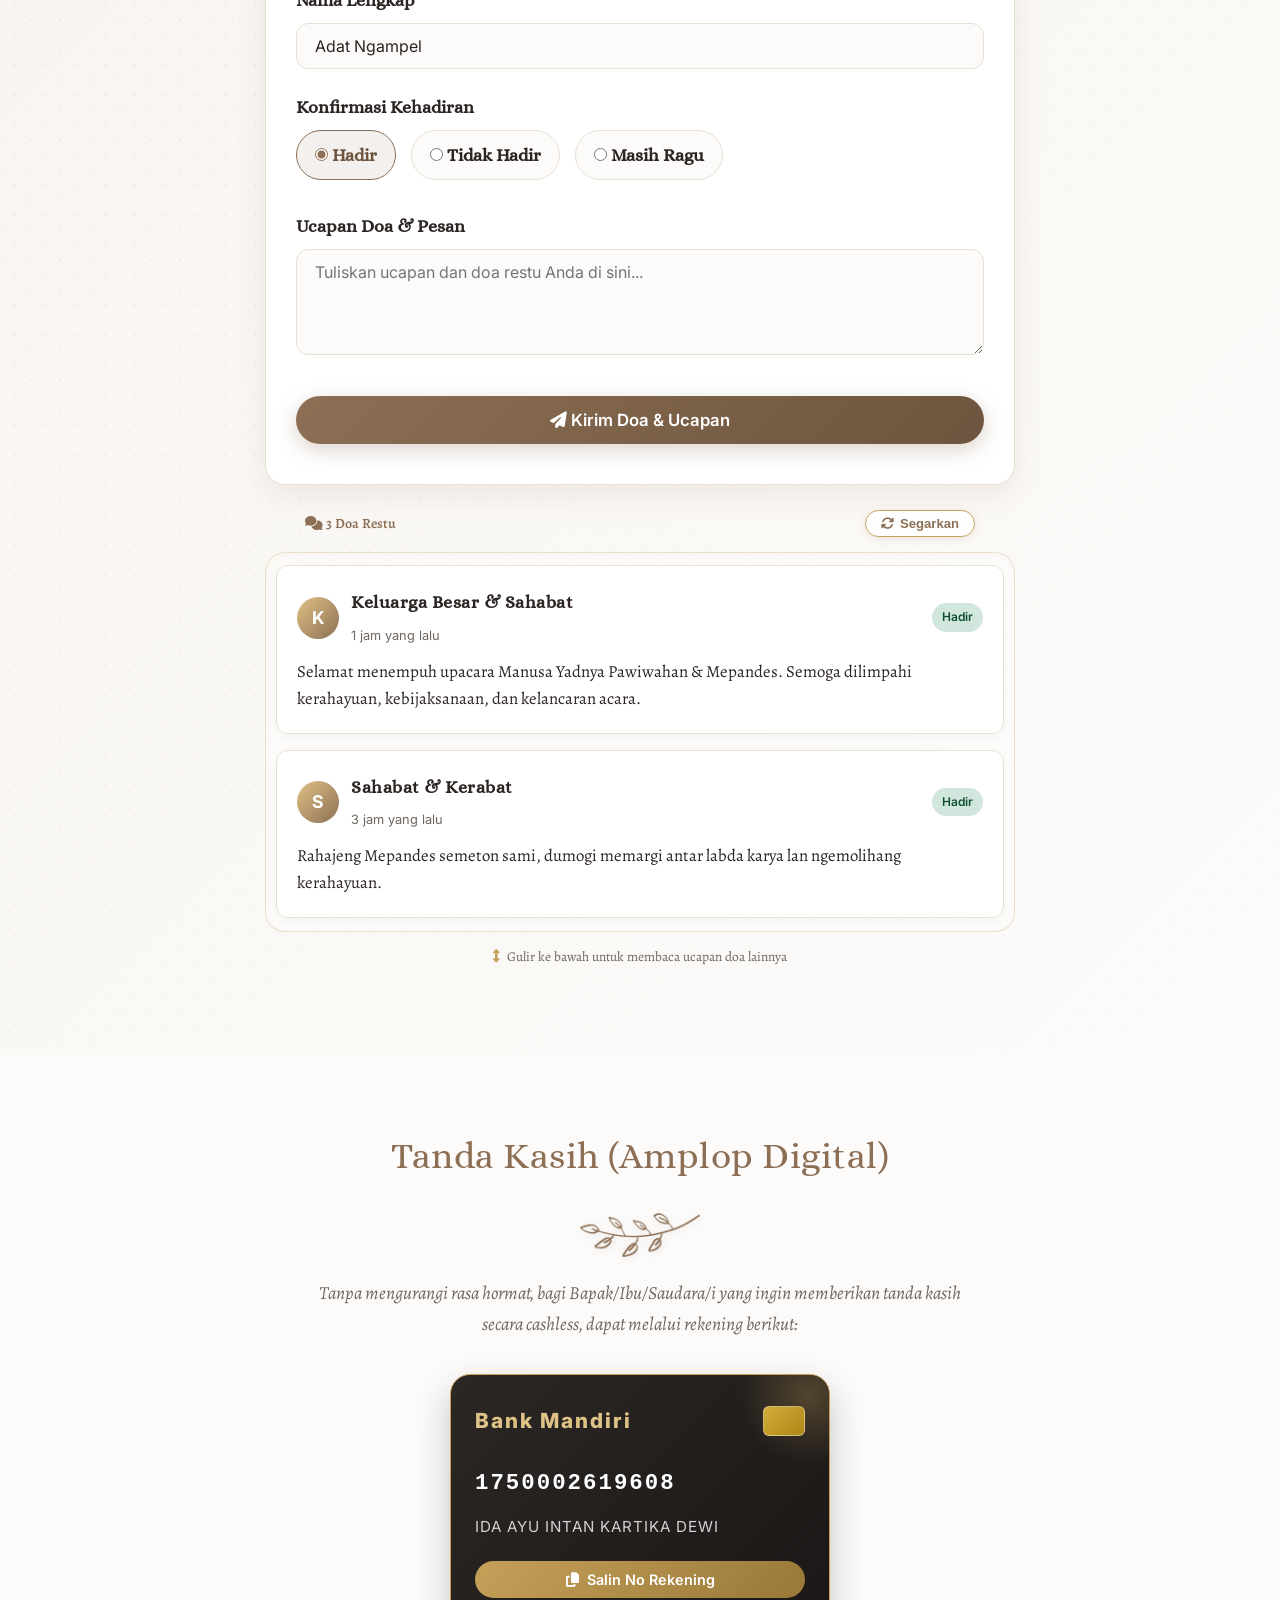
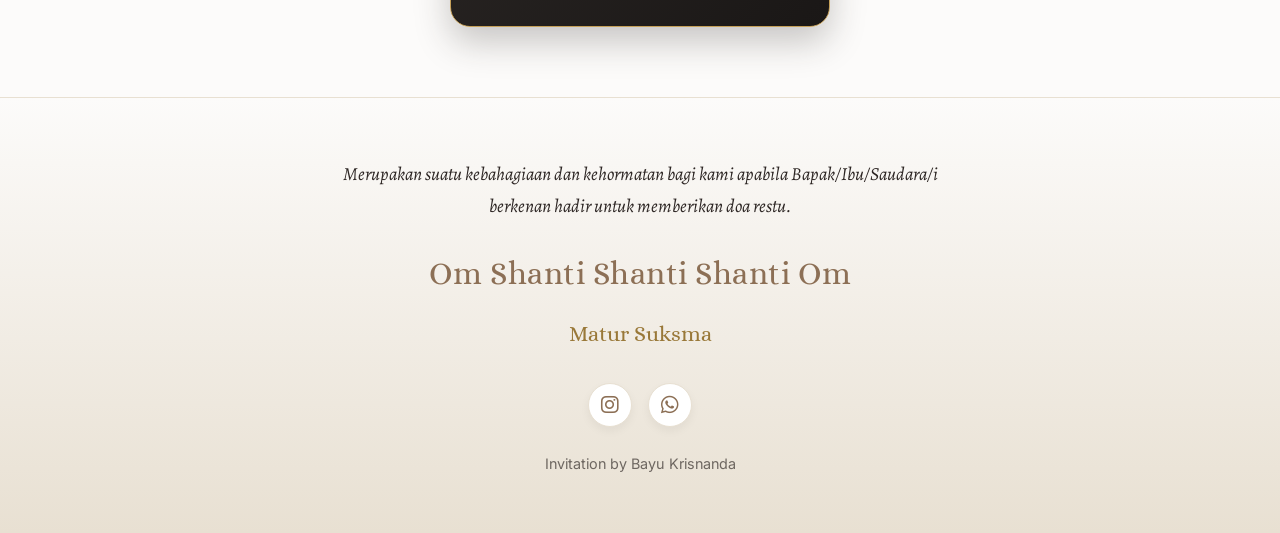
==== commit bee5a5ea: "Aktifkan scrollbar kustom bernuansa gold dan petunjuk gulir pada daftar ucapan doa" ====
--- a/adat-ngampel/index.html
+++ b/adat-ngampel/index.html
@@ -1,4 +1,4 @@
-﻿<!DOCTYPE html>
+<!DOCTYPE html>
 <html lang="id">
 <head>
     <base href="../">
@@ -352,6 +352,10 @@
             <div class="wishes-list-container" id="wishesList" data-aos="fade-up" data-aos-delay="300">
                 <!-- Populated dynamically via main.js -->
             </div>
+
+            <p class="wishes-scroll-hint" id="wishesScrollHint" data-aos="fade-up" style="font-size: 0.84rem; color: var(--text-muted); margin-top: 14px; text-align: center;">
+                <i class="fas fa-arrows-alt-v" style="color: var(--gold); margin-right: 4px;"></i> Gulir ke bawah untuk membaca ucapan doa lainnya
+            </p>
         </div>
     </section>
 
